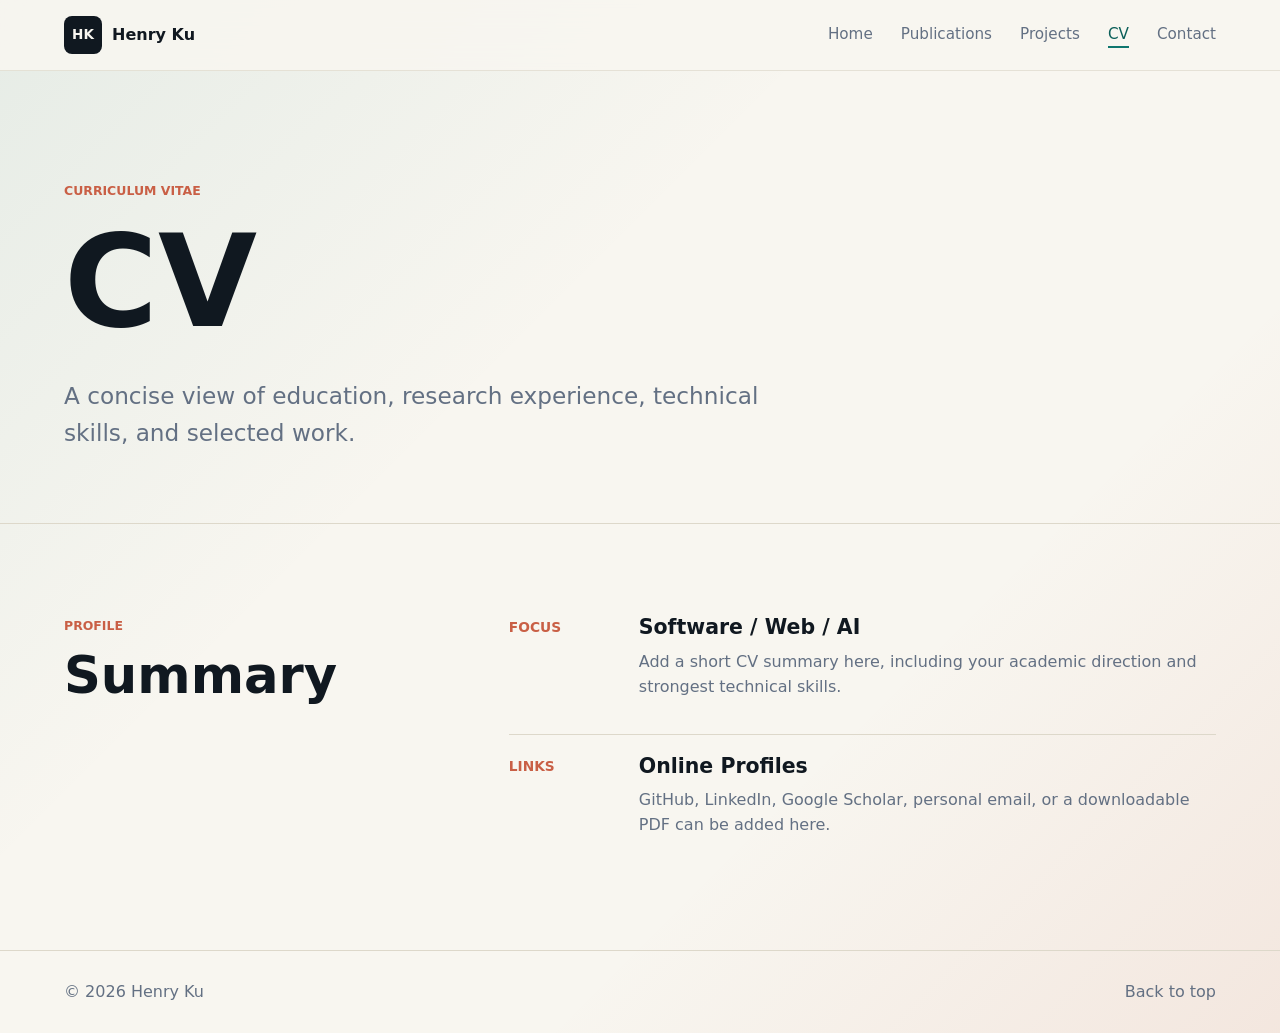
==== cv.html @ b43f1a9b "Restructure site into academic profile pages" ====
<!doctype html>
<html lang="en">
  <head>
    <meta charset="utf-8">
    <meta name="viewport" content="width=device-width, initial-scale=1">
    <meta name="description" content="Curriculum vitae for Henry Ku.">
    <meta property="og:title" content="Henry Ku | CV">
    <meta property="og:description" content="Curriculum vitae, education, experience, and selected work.">
    <meta property="og:type" content="website">
    <meta name="theme-color" content="#101820">
    <title>Henry Ku | CV</title>
    <link rel="stylesheet" href="styles.css">
  </head>
  <body>
    <header class="site-header">
      <a class="brand" href="index.html" aria-label="Henry Ku home">
        <span class="brand-mark">HK</span>
        <span>Henry Ku</span>
      </a>
      <nav class="nav" aria-label="Main navigation">
        <a href="index.html">Home</a>
        <a href="publications.html">Publications</a>
        <a href="projects.html">Projects</a>
        <a class="active" href="cv.html" aria-current="page">CV</a>
        <a href="index.html#contact">Contact</a>
      </nav>
    </header>

    <main id="top">
      <section class="page-hero">
        <p class="eyebrow">Curriculum vitae</p>
        <h1>CV</h1>
        <p class="intro">
          A concise view of education, research experience, technical skills, and selected work.
        </p>
      </section>

      <section class="section split-section">
        <div class="section-heading">
          <p class="eyebrow">Profile</p>
          <h2>Summary</h2>
        </div>
        <div class="list-panel">
          <article class="resume-item">
            <span class="resume-date">Focus</span>
            <div>
              <h3>Software / Web / AI</h3>
              <p>Add a short CV summary here, including your academic direction and strongest technical skills.</p>
            </div>
          </article>
          <article class="resume-item">
            <span class="resume-date">Links</span>
            <div>
              <h3>Online Profiles</h3>
              <p>GitHub, LinkedIn, Google Scholar, personal email, or a downloadable PDF can be added here.</p>
            </div>
          </article>
        </div>
      </section>
    </main>

    <footer class="site-footer">
      <span>© <span id="year"></span> Henry Ku</span>
      <a href="#top">Back to top</a>
    </footer>

    <script src="script.js"></script>
  </body>
</html>
---- styles.css ----
:root {
  color-scheme: light;
  --ink: #101820;
  --muted: #637083;
  --paper: #f8f6f0;
  --surface: #ffffff;
  --line: #ddd8ca;
  --accent: #0f766e;
  --accent-strong: #0b5f59;
  --coral: #c95f45;
  --shadow: 0 18px 45px rgba(16, 24, 32, 0.12);
}

* {
  box-sizing: border-box;
}

html {
  scroll-behavior: smooth;
}

body {
  margin: 0;
  min-width: 320px;
  background:
    linear-gradient(135deg, rgba(15, 118, 110, 0.08), transparent 38%),
    linear-gradient(315deg, rgba(201, 95, 69, 0.1), transparent 32%),
    var(--paper);
  color: var(--ink);
  font-family: Inter, ui-sans-serif, system-ui, -apple-system, BlinkMacSystemFont, "Segoe UI", sans-serif;
  line-height: 1.6;
}

a {
  color: inherit;
}

.site-header {
  position: sticky;
  top: 0;
  z-index: 10;
  display: flex;
  align-items: center;
  justify-content: space-between;
  gap: 24px;
  padding: 16px clamp(20px, 5vw, 72px);
  background: rgba(248, 246, 240, 0.86);
  border-bottom: 1px solid rgba(221, 216, 202, 0.7);
  backdrop-filter: blur(16px);
}

.brand,
.nav,
.hero-actions,
.site-footer {
  display: flex;
  align-items: center;
}

.brand {
  gap: 10px;
  font-weight: 800;
  text-decoration: none;
}

.brand-mark {
  display: inline-grid;
  width: 38px;
  height: 38px;
  place-items: center;
  border-radius: 8px;
  background: var(--ink);
  color: var(--paper);
  font-size: 0.85rem;
}

.nav {
  flex-wrap: wrap;
  gap: clamp(12px, 3vw, 28px);
  color: var(--muted);
  font-size: 0.95rem;
}

.nav a {
  border-bottom: 2px solid transparent;
  text-decoration: none;
}

.nav a:hover,
.nav a.active,
.site-footer a:hover,
.project-card a:hover,
.inline-links a:hover,
.profile-links a:hover {
  color: var(--accent-strong);
}

.nav a.active {
  border-color: var(--accent);
}

.profile-hero {
  display: grid;
  grid-template-columns: minmax(260px, 0.7fr) minmax(320px, 1.3fr);
  align-items: center;
  gap: clamp(28px, 6vw, 82px);
  min-height: calc(92vh - 72px);
  padding: clamp(44px, 8vw, 96px) clamp(20px, 5vw, 72px) clamp(40px, 7vw, 80px);
}

.profile-card {
  position: relative;
  display: grid;
  justify-items: center;
  width: min(100%, 420px);
  padding: clamp(22px, 4vw, 34px);
  background: rgba(255, 255, 255, 0.7);
  border: 1px solid rgba(221, 216, 202, 0.92);
  border-radius: 8px;
  box-shadow: var(--shadow);
  justify-self: center;
  text-align: center;
}

.profile-card::before {
  position: absolute;
  inset: 14px;
  z-index: -1;
  content: "";
  background: #ead6b8;
  border: 1px solid rgba(16, 24, 32, 0.1);
  border-radius: 8px;
  transform: rotate(-3deg);
}

.profile-card img {
  width: min(74vw, 260px);
  aspect-ratio: 1;
  object-fit: cover;
  border: 8px solid var(--surface);
  border-radius: 8px;
  box-shadow: 0 12px 34px rgba(16, 24, 32, 0.12);
}

.profile-card h1 {
  margin-top: 22px;
}

.profile-card p {
  margin: 10px 0 0;
  color: var(--muted);
  font-weight: 700;
}

.profile-links {
  display: flex;
  flex-wrap: wrap;
  justify-content: center;
  gap: 12px;
  margin-top: 20px;
}

.profile-links a,
.inline-links a {
  color: var(--accent);
  font-weight: 800;
  text-decoration: none;
}

.hero-copy {
  max-width: 720px;
}

.hero-copy h2 {
  max-width: 12ch;
  font-size: clamp(3.2rem, 7vw, 6.5rem);
}

.eyebrow,
.project-kicker {
  margin: 0 0 12px;
  color: var(--coral);
  font-size: 0.78rem;
  font-weight: 800;
  letter-spacing: 0;
  text-transform: uppercase;
}

h1,
h2,
h3,
p {
  overflow-wrap: anywhere;
}

h1,
h2,
h3 {
  margin: 0;
  line-height: 1.08;
}

h1 {
  max-width: 10ch;
  font-size: clamp(4.6rem, 10vw, 8.9rem);
}

h2 {
  font-size: clamp(2rem, 4vw, 3.6rem);
}

h3 {
  font-size: 1.28rem;
}

.intro {
  max-width: 720px;
  margin: 26px 0 0;
  color: var(--muted);
  font-size: clamp(1.1rem, 2vw, 1.45rem);
}

.hero-actions {
  flex-wrap: wrap;
  gap: 12px;
  margin-top: 34px;
}

.button {
  display: inline-flex;
  align-items: center;
  justify-content: center;
  min-height: 46px;
  padding: 11px 18px;
  border: 1px solid var(--ink);
  border-radius: 8px;
  font-weight: 800;
  text-decoration: none;
}

.button.primary {
  background: var(--ink);
  color: var(--paper);
}

.button.secondary {
  background: transparent;
}

.button:hover {
  transform: translateY(-1px);
}

.section {
  padding: clamp(52px, 8vw, 92px) clamp(20px, 5vw, 72px);
  border-top: 1px solid var(--line);
}

.page-hero {
  padding: clamp(56px, 9vw, 110px) clamp(20px, 5vw, 72px) clamp(36px, 6vw, 72px);
}

.page-hero h1 {
  max-width: 12ch;
}

.section-heading {
  margin-bottom: 28px;
}

.about-grid {
  display: grid;
  grid-template-columns: minmax(0, 1.3fr) minmax(260px, 0.7fr);
  gap: clamp(24px, 5vw, 60px);
  max-width: 1120px;
}

.about-grid > p,
.contact-section > p {
  margin: 0;
  color: var(--muted);
  font-size: 1.08rem;
}

.facts {
  display: grid;
  gap: 10px;
  margin: 0;
  padding: 0;
  list-style: none;
}

.facts li,
.project-card {
  background: rgba(255, 255, 255, 0.72);
  border: 1px solid rgba(221, 216, 202, 0.9);
  border-radius: 8px;
}

.facts li {
  display: flex;
  align-items: center;
  justify-content: space-between;
  gap: 18px;
  padding: 14px 16px;
}

.facts span {
  color: var(--muted);
}

.facts strong {
  text-align: right;
}

.split-section {
  display: grid;
  grid-template-columns: minmax(220px, 0.35fr) minmax(0, 0.65fr);
  gap: clamp(24px, 5vw, 64px);
}

.split-section .section-heading {
  margin-bottom: 0;
}

.list-panel {
  display: grid;
  gap: 14px;
}

.resume-item,
.timeline-item,
.publication-item {
  display: grid;
  grid-template-columns: 112px minmax(0, 1fr);
  gap: 18px;
  padding: 20px 0;
  border-top: 1px solid var(--line);
}

.resume-item:first-child,
.timeline-item:first-child,
.publication-item:first-child {
  border-top: 0;
  padding-top: 0;
}

.resume-date,
.timeline-date,
.publication-year {
  color: var(--coral);
  font-size: 0.86rem;
  font-weight: 900;
  text-transform: uppercase;
}

.resume-item p,
.timeline-item p,
.publication-item p,
.interest-grid p {
  margin: 10px 0 0;
  color: var(--muted);
}

.interests-section {
  background: rgba(255, 255, 255, 0.35);
}

.interest-grid {
  display: grid;
  grid-template-columns: repeat(3, minmax(0, 1fr));
  gap: 16px;
}

.interest-grid article {
  min-height: 210px;
  padding: 22px;
  background: rgba(255, 255, 255, 0.72);
  border: 1px solid rgba(221, 216, 202, 0.9);
  border-radius: 8px;
}

.timeline {
  position: relative;
}

.timeline::before {
  position: absolute;
  top: 4px;
  bottom: 4px;
  left: 112px;
  width: 1px;
  content: "";
  background: var(--line);
}

.timeline-item {
  position: relative;
  border-top: 0;
}

.timeline-item::before {
  position: absolute;
  top: 28px;
  left: 107px;
  width: 11px;
  height: 11px;
  content: "";
  background: var(--accent);
  border: 2px solid var(--paper);
  border-radius: 50%;
}

.projects-section {
  background: rgba(255, 255, 255, 0.35);
}

.project-grid {
  display: grid;
  grid-template-columns: repeat(3, minmax(0, 1fr));
  gap: 16px;
}

.project-card {
  display: flex;
  min-height: 260px;
  flex-direction: column;
  padding: 22px;
  box-shadow: 0 10px 28px rgba(16, 24, 32, 0.06);
}

.project-card h2 {
  font-size: 1.35rem;
}

.project-card p:not(.project-kicker) {
  margin: 16px 0 26px;
  color: var(--muted);
}

.project-card a {
  margin-top: auto;
  color: var(--accent);
  font-weight: 800;
  text-decoration: none;
}

.publication-list {
  display: grid;
  gap: 6px;
}

.publication-item {
  max-width: 1040px;
}

.authors {
  color: var(--ink) !important;
  font-weight: 800;
}

.inline-links {
  display: flex;
  flex-wrap: wrap;
  gap: 14px;
  margin-top: 14px;
}

.resource-pill {
  display: inline-flex;
  align-items: center;
  min-height: 34px;
  padding: 6px 10px;
  color: var(--muted);
  background: rgba(255, 255, 255, 0.68);
  border: 1px solid var(--line);
  border-radius: 8px;
  font-size: 0.9rem;
  font-weight: 800;
}

.contact-section {
  display: grid;
  grid-template-columns: minmax(0, 1fr) auto;
  align-items: end;
  gap: 24px;
}

.contact-section .section-heading,
.contact-section p {
  grid-column: 1;
}

.contact-section .button {
  grid-column: 2;
  grid-row: 1 / span 2;
}

.site-footer {
  justify-content: space-between;
  gap: 20px;
  padding: 28px clamp(20px, 5vw, 72px);
  color: var(--muted);
  border-top: 1px solid var(--line);
}

.site-footer a {
  text-decoration: none;
}

@media (max-width: 800px) {
  .site-header {
    align-items: flex-start;
    flex-direction: column;
  }

  .profile-hero,
  .about-grid,
  .split-section,
  .contact-section {
    grid-template-columns: 1fr;
  }

  .profile-hero {
    min-height: auto;
  }

  .hero-copy h2 {
    font-size: clamp(2.6rem, 13vw, 4.6rem);
  }

  h1 {
    font-size: clamp(3.7rem, 18vw, 5.4rem);
  }

  .project-grid,
  .interest-grid {
    grid-template-columns: 1fr;
  }

  .resume-item,
  .timeline-item,
  .publication-item {
    grid-template-columns: 1fr;
    gap: 8px;
  }

  .timeline::before,
  .timeline-item::before {
    display: none;
  }

  .contact-section .button {
    grid-column: 1;
    grid-row: auto;
    justify-self: start;
  }
}

@media (max-width: 480px) {
  .nav {
    width: 100%;
    gap: 10px 16px;
    justify-content: flex-start;
  }

  .facts li {
    align-items: flex-start;
    flex-direction: column;
    gap: 4px;
  }

  .facts strong {
    text-align: left;
  }

  .site-footer {
    align-items: flex-start;
    flex-direction: column;
  }
}
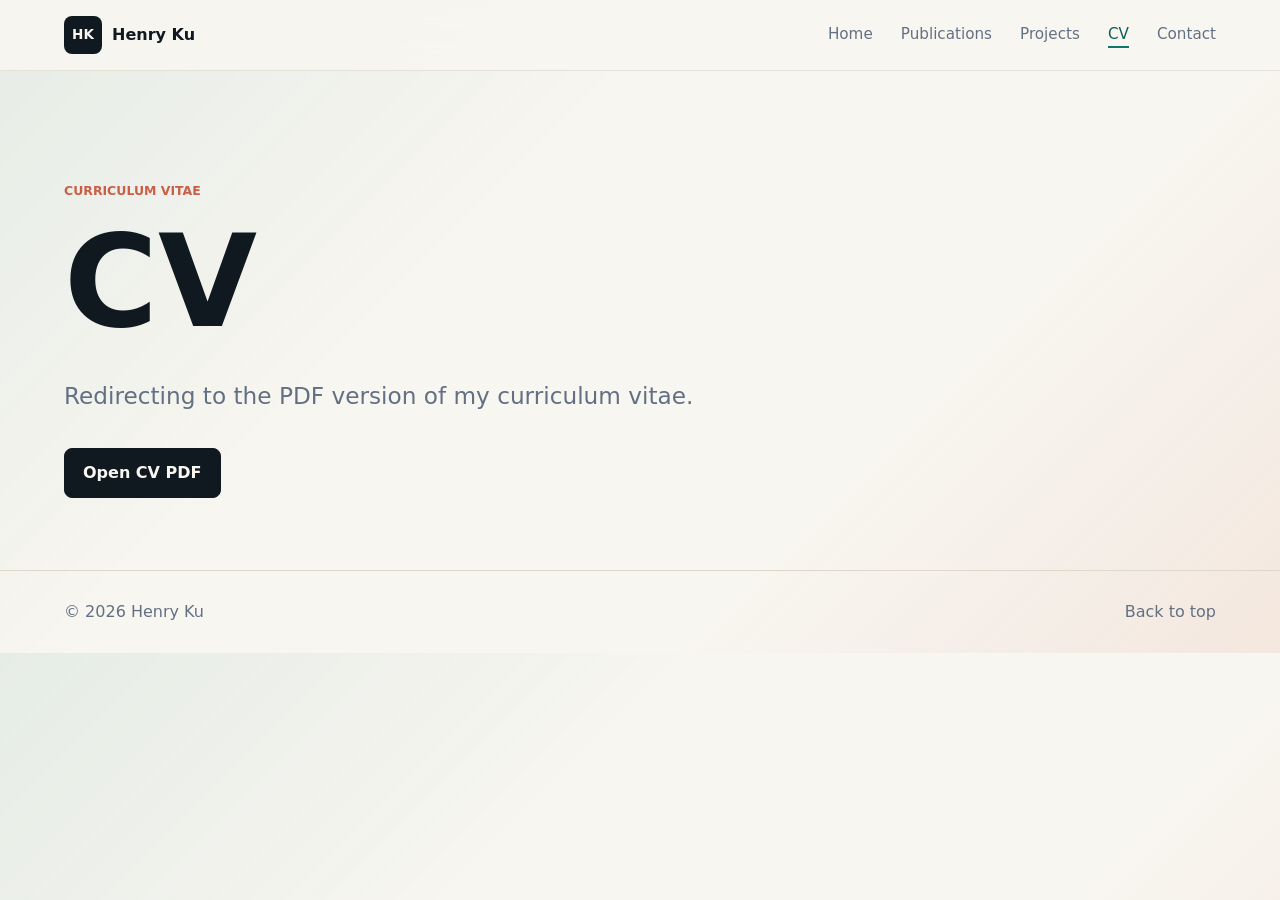
==== commit b97c7269: "Link CV navigation directly to PDF" ====
--- a/cv.html
+++ b/cv.html
@@ -5,9 +5,10 @@
     <meta name="viewport" content="width=device-width, initial-scale=1">
     <meta name="description" content="Curriculum vitae for Henry Ku.">
     <meta property="og:title" content="Henry Ku | CV">
-    <meta property="og:description" content="Curriculum vitae, education, experience, and selected work.">
+    <meta property="og:description" content="Curriculum vitae PDF for Henry Ku.">
     <meta property="og:type" content="website">
     <meta name="theme-color" content="#101820">
+    <meta http-equiv="refresh" content="0; url=Feng_Chieh_Ku_CV.pdf">
     <title>Henry Ku | CV</title>
     <link rel="stylesheet" href="styles.css">
   </head>
@@ -21,7 +22,7 @@
         <a href="index.html">Home</a>
         <a href="publications.html">Publications</a>
         <a href="projects.html">Projects</a>
-        <a class="active" href="cv.html" aria-current="page">CV</a>
+        <a class="active" href="Feng_Chieh_Ku_CV.pdf" target="_blank" rel="noreferrer" aria-current="page">CV</a>
         <a href="index.html#contact">Contact</a>
       </nav>
     </header>
@@ -31,30 +32,10 @@
         <p class="eyebrow">Curriculum vitae</p>
         <h1>CV</h1>
         <p class="intro">
-          A concise view of education, research experience, technical skills, and selected work.
+          Redirecting to the PDF version of my curriculum vitae.
         </p>
-      </section>
-
-      <section class="section split-section">
-        <div class="section-heading">
-          <p class="eyebrow">Profile</p>
-          <h2>Summary</h2>
-        </div>
-        <div class="list-panel">
-          <article class="resume-item">
-            <span class="resume-date">Focus</span>
-            <div>
-              <h3>Software / Web / AI</h3>
-              <p>Add a short CV summary here, including your academic direction and strongest technical skills.</p>
-            </div>
-          </article>
-          <article class="resume-item">
-            <span class="resume-date">Links</span>
-            <div>
-              <h3>Online Profiles</h3>
-              <p>GitHub, LinkedIn, Google Scholar, personal email, or a downloadable PDF can be added here.</p>
-            </div>
-          </article>
+        <div class="hero-actions" aria-label="CV download">
+          <a class="button primary" href="Feng_Chieh_Ku_CV.pdf" target="_blank" rel="noreferrer">Open CV PDF</a>
         </div>
       </section>
     </main>
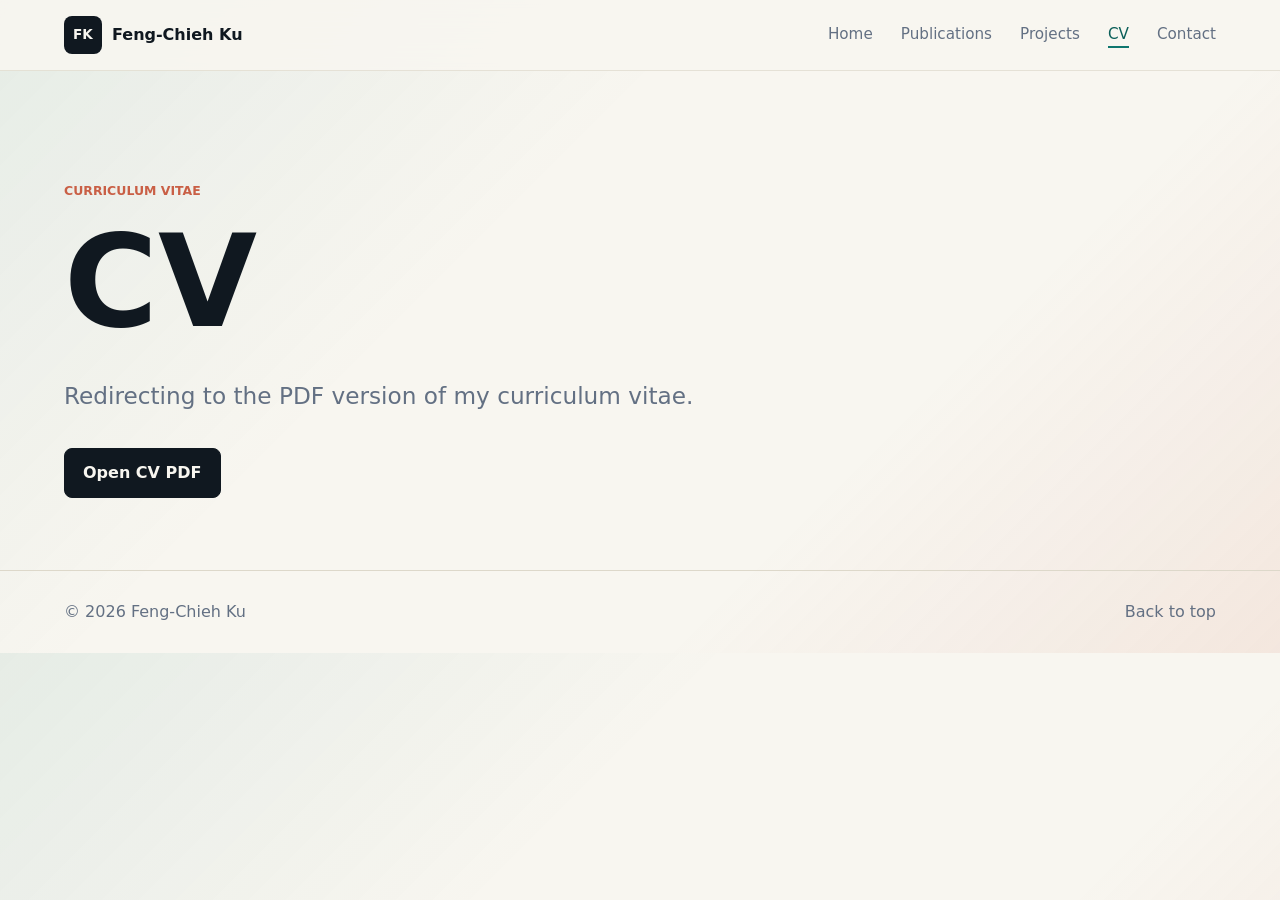
==== commit 90353e24: "Move robotics about section to homepage top" ====
--- a/cv.html
+++ b/cv.html
@@ -3,20 +3,20 @@
   <head>
     <meta charset="utf-8">
     <meta name="viewport" content="width=device-width, initial-scale=1">
-    <meta name="description" content="Curriculum vitae for Henry Ku.">
-    <meta property="og:title" content="Henry Ku | CV">
-    <meta property="og:description" content="Curriculum vitae PDF for Henry Ku.">
+    <meta name="description" content="Curriculum vitae for Feng-Chieh Ku.">
+    <meta property="og:title" content="Feng-Chieh Ku | CV">
+    <meta property="og:description" content="Curriculum vitae PDF for Feng-Chieh Ku.">
     <meta property="og:type" content="website">
     <meta name="theme-color" content="#101820">
     <meta http-equiv="refresh" content="0; url=Feng_Chieh_Ku_CV.pdf">
-    <title>Henry Ku | CV</title>
+    <title>Feng-Chieh Ku | CV</title>
     <link rel="stylesheet" href="styles.css">
   </head>
   <body>
     <header class="site-header">
-      <a class="brand" href="index.html" aria-label="Henry Ku home">
-        <span class="brand-mark">HK</span>
-        <span>Henry Ku</span>
+      <a class="brand" href="index.html" aria-label="Feng-Chieh Ku home">
+        <span class="brand-mark">FK</span>
+        <span>Feng-Chieh Ku</span>
       </a>
       <nav class="nav" aria-label="Main navigation">
         <a href="index.html">Home</a>
@@ -41,7 +41,7 @@
     </main>
 
     <footer class="site-footer">
-      <span>© <span id="year"></span> Henry Ku</span>
+      <span>© <span id="year"></span> Feng-Chieh Ku</span>
       <a href="#top">Back to top</a>
     </footer>
 
--- a/styles.css
+++ b/styles.css
@@ -176,6 +176,25 @@
   font-size: clamp(3.2rem, 7vw, 6.5rem);
 }
 
+.about-copy h2 {
+  max-width: none;
+  font-size: clamp(2.4rem, 5vw, 4.4rem);
+}
+
+.about-text {
+  display: grid;
+  gap: 16px;
+  max-width: 840px;
+  margin-top: 24px;
+}
+
+.about-text p {
+  margin: 0;
+  color: var(--muted);
+  font-size: clamp(1rem, 1.4vw, 1.14rem);
+  line-height: 1.78;
+}
+
 .eyebrow,
 .project-kicker {
   margin: 0 0 12px;
